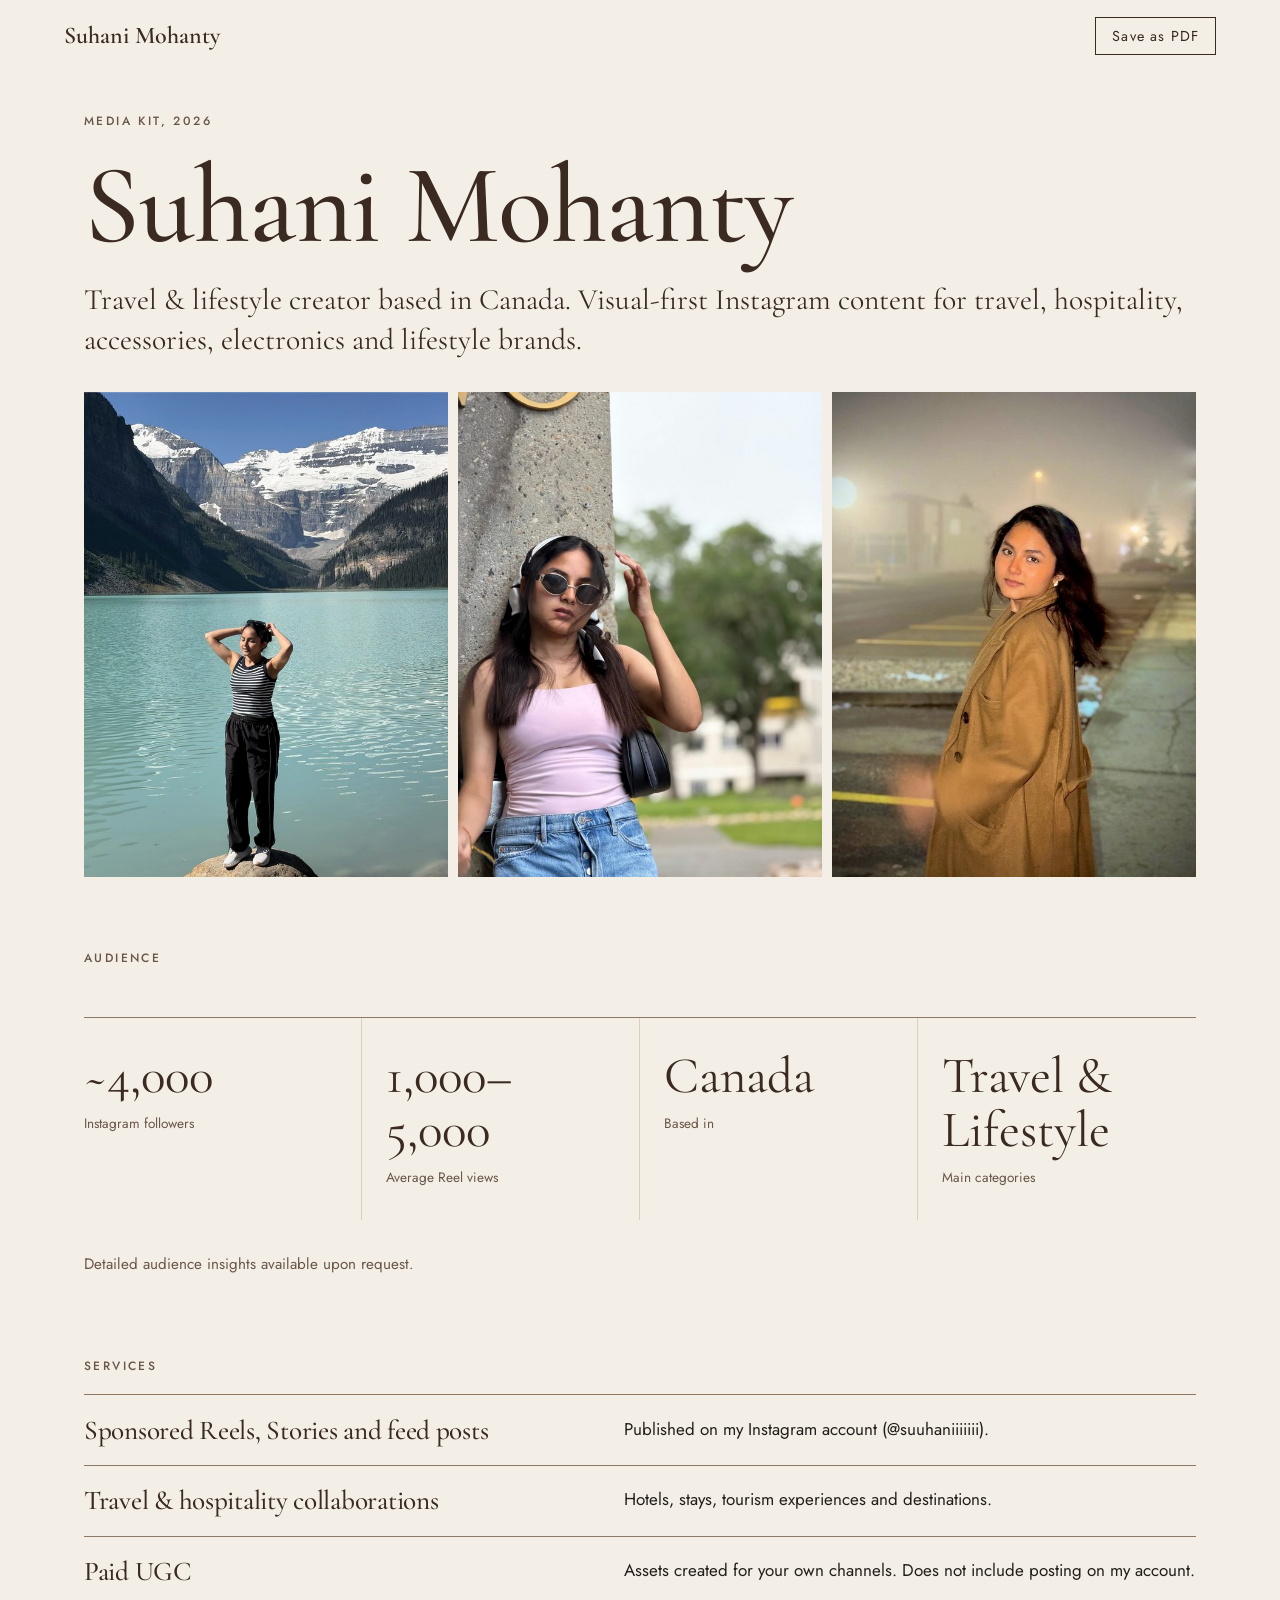
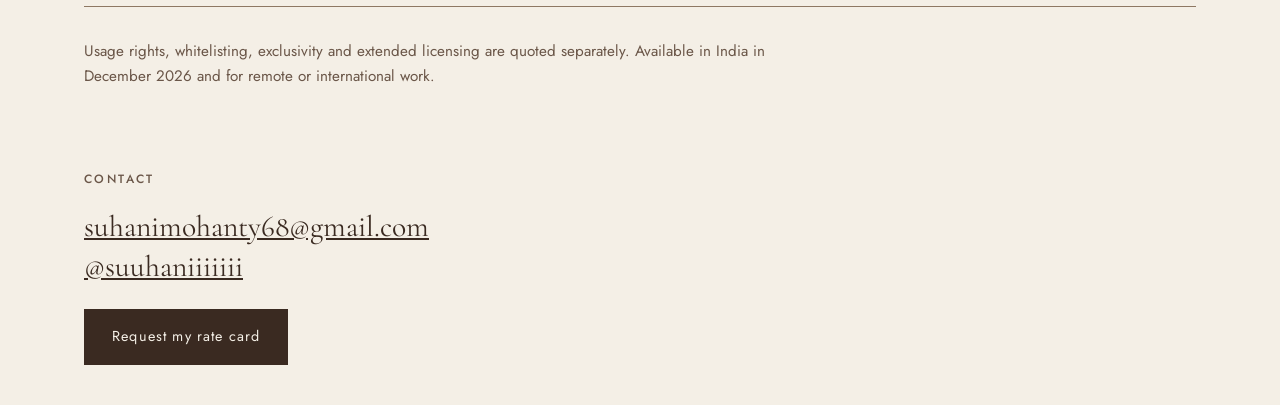
==== mediakit.html @ 91b23bb6 "Launch site" ====
<!doctype html>
<html lang="en"><head><title>Media kit | Suhani Mohanty</title>
<meta charset="utf-8"><meta name="viewport" content="width=device-width,initial-scale=1"><link rel="preconnect" href="https://fonts.googleapis.com"><link rel="preconnect" href="https://fonts.gstatic.com" crossorigin><link href="https://fonts.googleapis.com/css2?family=Cormorant+Garamond:ital,wght@0,500;0,600;1,500&family=Jost:wght@400;500&display=swap" rel="stylesheet"><link rel="stylesheet" href="css/style.css"><link rel="icon" href="data:image/svg+xml,%3Csvg xmlns=%27http://www.w3.org/2000/svg%27 viewBox=%270 0 32 32%27%3E%3Crect width=%2732%27 height=%2732%27 fill=%27%233A2A21%27/%3E%3Ctext x=%2716%27 y=%2723%27 font-size=%2722%27 text-anchor=%27middle%27 fill=%27%23F4EFE6%27 font-family=%27serif%27%3ES%3C/text%3E%3C/svg%3E">
<meta name="description" content="Media kit for Suhani Mohanty, Canada-based travel and lifestyle creator: audience, services and contact."></head><body>
<header class="site-header solid"><a class="brand" href="index.html">Suhani Mohanty</a><span class="no-print"><button class="btn ghost" style="padding:.5rem 1rem" onclick="print()">Save as PDF</button></span></header>
<main class="wrap kit" style="padding-left:var(--pad);padding-right:var(--pad)">
<p class="label">Media kit, 2026</p><h1 style="font-size:clamp(3rem,10vw,7rem)">Suhani Mohanty</h1>
<p class="lede" style="margin-top:1rem">Travel &amp; lifestyle creator based in Canada. Visual-first Instagram content for travel, hospitality, accessories, electronics and lifestyle brands.</p>
<div class="photos"><img src="images/lake-standing-sm.jpg" alt="Suhani standing at a turquoise mountain lake"><img src="images/scarf-bag-sm.jpg" alt="Suhani with sunglasses, silk scarf and black shoulder bag"><img src="images/coat-fog-sm.jpg" alt="Suhani in a camel coat on a foggy night street"></div>
<section><p class="label">Audience</p><dl class="stats" id="stats"></dl><div id="insights"><p class="note">Detailed audience insights available upon request.</p></div></section>
<section><p class="label">Services</p>
<div class="svc"><h3>Sponsored Reels, Stories and feed posts</h3><p>Published on my Instagram account (@suuhaniiiiiii).</p></div>
<div class="svc"><h3>Travel &amp; hospitality collaborations</h3><p>Hotels, stays, tourism experiences and destinations.</p></div>
<div class="svc"><h3>Paid UGC</h3><p>Assets created for your own channels. Does not include posting on my account.</p></div>
<p class="fine">Usage rights, whitelisting, exclusivity and extended licensing are quoted separately. Available in India in December 2026 and for remote or international work.</p></section>
<section><p class="label">Contact</p><address style="font-style:normal"><a class="lede" data-email="text" href="mailto:suhanimohanty68@gmail.com">suhanimohanty68@gmail.com</a><br><a class="lede" data-ig href="https://www.instagram.com/suuhaniiiiiii/">@suuhaniiiiiii</a></address>
<p class="row no-print" style="margin-top:1.4rem"><a class="btn" href="index.html#contact">Request my rate card</a></p></section></main>
<script src="js/content.js"></script><script src="js/main.js"></script></body></html>
---- css/style.css ----
:root{--ivory:#F4EFE6;--cream:#EBE3D4;--sand:#DDD0BB;--taupe:#8E7863;--muted:#6A5648;--choc:#3A2A21;--char:#221E1B;--lake:#3F6663;
--serif:"Cormorant Garamond","Iowan Old Style",Georgia,serif;--sans:"Jost","Helvetica Neue",Arial,sans-serif;--pad:clamp(1.25rem,5vw,4.5rem)}
*{box-sizing:border-box;margin:0}html{scroll-behavior:smooth;scroll-padding-top:4.5rem}
body{background:var(--ivory);color:var(--char);font:400 1.0625rem/1.65 var(--sans);-webkit-font-smoothing:antialiased}
img{display:block;max-width:100%;height:auto}a{color:var(--lake)}
:focus-visible{outline:2px solid var(--lake);outline-offset:3px}
.skip{position:absolute;left:-999px;top:0;background:var(--choc);color:var(--ivory);padding:.6rem 1rem;z-index:99}.skip:focus{left:0}
h1,h2,h3{font-family:var(--serif);font-weight:500;line-height:1.02;letter-spacing:-.01em;color:var(--choc)}
h2{font-size:clamp(2.4rem,6vw,4.6rem)}h3{font-size:1.7rem;line-height:1.15}
.label{font-size:.75rem;letter-spacing:.2em;text-transform:uppercase;color:var(--muted);margin-bottom:1.1rem;font-weight:500}
section{padding:clamp(4rem,10vw,8rem) var(--pad)}.wrap{max-width:1240px;margin:auto}
.lede{font-family:var(--serif);font-size:clamp(1.35rem,2.4vw,1.85rem);line-height:1.35;color:var(--choc)}
.btn{display:inline-block;padding:.95rem 1.7rem;background:var(--choc);color:var(--ivory);text-decoration:none;font-size:.9rem;letter-spacing:.08em;border:1px solid var(--choc);cursor:pointer;font-family:var(--sans);transition:background .2s,color .2s}
.btn:hover{background:transparent;color:var(--choc)}.btn.ghost{background:transparent;color:var(--choc)}.btn.ghost:hover{background:var(--choc);color:var(--ivory)}
.btn.light{background:var(--ivory);color:var(--choc);border-color:var(--ivory)}.btn.light:hover{background:transparent;color:var(--ivory)}
.row{display:flex;flex-wrap:wrap;gap:.9rem;align-items:center}
/* header */
.site-header{position:fixed;inset:0 0 auto;z-index:20;display:flex;justify-content:space-between;align-items:center;padding:1rem var(--pad);transition:background .3s}
.site-header.solid{background:rgba(244,239,230,.94);backdrop-filter:blur(8px);border-bottom:1px solid var(--sand)}
.brand{font-family:var(--serif);font-size:1.5rem;color:var(--choc);text-decoration:none;font-weight:600}
#nav{display:none;position:absolute;top:100%;left:0;right:0;background:var(--ivory);padding:1rem var(--pad) 1.6rem;flex-direction:column;gap:.9rem;border-bottom:1px solid var(--sand)}
#nav.open{display:flex}#nav a{color:var(--choc);text-decoration:none;font-size:1rem}
#nav-toggle{background:none;border:1px solid var(--choc);color:var(--choc);padding:.45rem .9rem;font:inherit;font-size:.85rem;cursor:pointer}
@media(min-width:960px){#nav{display:flex;position:static;flex-direction:row;gap:1.8rem;background:none;padding:0;border:0}#nav a{font-size:.9rem}#nav-toggle{display:none}}
/* hero */
.hero{min-height:100svh;padding-top:6.5rem;padding-bottom:3rem;display:grid;gap:2rem;align-items:end}
.hero h1{font-size:clamp(4.2rem,17vw,11rem);line-height:.86;margin-left:-.04em}
.hero h1 span{display:block}.hero h1 span+span{padding-left:.3em}
.hero .tag{max-width:30rem;margin:1.8rem 0 2rem}
.hero figure{position:relative;aspect-ratio:3/4;overflow:hidden;background:var(--sand);max-height:78svh;justify-self:end;width:100%}
.hero figure img{width:100%;height:100%;object-fit:cover;object-position:50% 30%}
.avail{margin-top:2rem;font-size:.95rem;color:var(--muted);max-width:26rem}.avail a{color:var(--muted)}
@media(min-width:900px){.hero{grid-template-columns:1.1fr .9fr;align-items:center;gap:clamp(2rem,5vw,5rem)}.hero h1{font-size:clamp(4rem,8.6vw,9.5rem)}.hero figure{max-height:none;aspect-ratio:auto;height:calc(100svh - 9.5rem);min-height:30rem}}
@media(prefers-reduced-motion:no-preference){.hero figure img{animation:reveal 1.6s cubic-bezier(.2,.7,.2,1) both}.hero h1 span{animation:rise 1.1s cubic-bezier(.2,.7,.2,1) both}.hero h1 span+span{animation-delay:.18s}
@keyframes reveal{from{clip-path:inset(0 0 100% 0);transform:scale(1.08)}to{clip-path:inset(0);transform:none}}@keyframes rise{from{opacity:0;transform:translateY(1.2rem)}to{opacity:1;transform:none}}}
/* about */
.about{background:var(--cream)}.about .wrap{display:grid;gap:3rem;align-items:center}
.about figure img{width:100%;aspect-ratio:4/5;object-fit:cover;object-position:50% 25%}
.about p+p{margin-top:1.1rem}.about .lede{margin-bottom:1.6rem}.about .copy{max-width:36rem}
@media(min-width:900px){.about .wrap{grid-template-columns:.8fr 1fr;gap:6rem}}
/* stats */
.stats{display:grid;grid-template-columns:1fr 1fr;border-top:1px solid var(--taupe);margin:3rem 0 2rem}
.stat{padding:1.6rem 1rem 1.6rem 0;border-bottom:1px solid var(--sand)}.stat dd{font-family:var(--serif);font-size:clamp(1.9rem,4.2vw,3.2rem);line-height:1.05;color:var(--choc)}.stat dt{font-size:.85rem;color:var(--muted);margin-top:.5rem}
@media(min-width:900px){.stats{grid-template-columns:repeat(4,1fr)}.stat{border-bottom:0;border-right:1px solid var(--sand);padding:2rem 1.5rem}.stat:first-child{padding-left:0}.stat:last-child{border:0}}
.insights{display:grid;gap:.6rem 3rem;grid-template-columns:repeat(auto-fit,minmax(14rem,1fr));margin:1rem 0}.insights dt{font-size:.8rem;color:var(--muted)}.insights dd{font-family:var(--serif);font-size:1.4rem}
.fit{max-width:44rem;margin-top:2.2rem}.fit p+p{margin-top:.8rem}.note{font-size:.95rem;color:var(--muted)}
/* portfolio */
.portfolio{background:var(--char);color:var(--sand)}.portfolio h2{color:var(--ivory)}.portfolio .label,.portfolio .note{color:var(--sand)}
#filters{display:flex;flex-wrap:wrap;gap:.6rem;margin:2.2rem 0}
.chip{background:none;border:1px solid var(--taupe);color:var(--sand);padding:.5rem 1.1rem;font:inherit;font-size:.85rem;cursor:pointer}.chip[aria-pressed=true]{background:var(--ivory);color:var(--choc);border-color:var(--ivory)}
#portfolio-grid{columns:2;column-gap:clamp(.7rem,2vw,1.6rem)}@media(min-width:900px){#portfolio-grid{columns:3}}
.work{break-inside:avoid;margin-bottom:clamp(.7rem,2vw,1.6rem)}.work[hidden]{display:none}
.work>button{display:block;width:100%;padding:0;border:0;background:var(--choc);cursor:zoom-in;overflow:hidden}
.work img{width:100%;transition:transform .6s}.work>button:hover img{transform:scale(1.03)}
.work figcaption{padding:.8rem 0 .4rem;font-size:.9rem;line-height:1.45}.work b{display:block;font-family:var(--serif);font-size:1.3rem;color:var(--ivory);font-weight:500}
.work span{display:block;font-size:.75rem;color:var(--taupe);margin:.15rem 0 .4rem}.work p{font-size:.88rem}.work a{color:var(--sand)}
dialog{border:0;padding:0;background:transparent;max-width:min(94vw,1000px);max-height:94svh;margin:auto;color:var(--ivory)}dialog::backdrop{background:rgba(20,16,13,.88)}
#lb-img{max-height:78svh;width:auto;margin:auto}#lb-cap{padding:1rem 0;text-align:center;font-size:.95rem}#lb-cap a{color:var(--sand)}
#lb-close{position:absolute;top:.5rem;right:.5rem;background:var(--ivory);color:var(--choc);border:0;padding:.5rem .9rem;cursor:pointer;font:inherit}
.banner{padding:0;height:min(80svh,46rem);position:relative}.banner img{width:100%;height:100%;object-fit:cover;object-position:38% 60%}
/* services */
.services .wrap>header{max-width:42rem;margin-bottom:3rem}
.svc{display:grid;gap:.6rem;padding:2rem 0;border-top:1px solid var(--taupe)}.svc:last-of-type{border-bottom:1px solid var(--taupe)}
@media(min-width:900px){.svc{grid-template-columns:1fr 1.2fr;gap:4rem}}
.ugc{margin-top:3rem;background:var(--sand);padding:clamp(1.6rem,4vw,3rem)}.ugc h3{margin-bottom:.6rem}.ugc p{max-width:44rem}
.fine{margin-top:2rem;font-size:.95rem;color:var(--muted);max-width:44rem}
/* process */
.process{background:var(--cream)}ol.steps{list-style:none;padding:0;margin-top:3rem;display:grid;gap:2.2rem}
ol.steps li{border-top:1px solid var(--taupe);padding-top:1rem}ol.steps b{font-family:var(--serif);font-size:2.6rem;display:block;line-height:1;color:var(--taupe);font-weight:400}
ol.steps h3{margin:.5rem 0 .3rem;font-size:1.5rem}
@media(min-width:760px){ol.steps{grid-template-columns:repeat(3,1fr);gap:3rem 2.5rem}}
/* india */
.india{background:var(--choc);color:var(--sand)}.india .label{color:var(--sand)}
.india h2{color:var(--ivory);font-size:clamp(3.4rem,13vw,10rem);line-height:.88;margin-bottom:2rem}.india h2 small{display:block;font-size:.34em;font-style:italic;margin-top:1rem;color:var(--sand);line-height:1.1}
.india .wrap{display:grid;gap:2.5rem}.india p{max-width:34rem}.india .lede{color:var(--ivory)}
@media(min-width:900px){.india .wrap{grid-template-columns:1.3fr .7fr;align-items:end}}
/* contact */
.contact .wrap{display:grid;gap:3.5rem}@media(min-width:900px){.contact .wrap{grid-template-columns:.9fr 1.1fr;gap:6rem}}
.contact address{font-style:normal;margin:2rem 0}.contact address a{font-family:var(--serif);font-size:clamp(1.4rem,3vw,2rem);display:block;color:var(--choc);text-decoration-thickness:1px;text-underline-offset:.2em;overflow-wrap:anywhere}
form{display:grid;gap:1.1rem}label{font-size:.85rem;color:var(--muted);display:grid;gap:.35rem}
input,select,textarea{font:inherit;padding:.8rem .9rem;background:transparent;border:1px solid var(--taupe);color:var(--char);border-radius:0;width:100%}
textarea{min-height:9rem;resize:vertical}.hp{position:absolute;left:-999px}#form-status{min-height:1.5rem;font-size:.95rem}
footer{padding:2rem var(--pad);border-top:1px solid var(--sand);font-size:.85rem;color:var(--muted);display:flex;flex-wrap:wrap;gap:1rem;justify-content:space-between}
/* media kit */
.kit{padding-top:7rem}.kit .photos{display:grid;grid-template-columns:repeat(3,1fr);gap:.6rem;margin:2rem 0}.kit .photos img{aspect-ratio:3/4;object-fit:cover;width:100%}
.kit section{padding:2.5rem 0}.kit .svc{padding:1.2rem 0}
@media print{.site-header,.no-print{display:none!important}body{background:#fff}.kit{padding-top:0}}

.reels{background:var(--cream)}.reel-grid{display:grid;gap:1.5rem;margin-top:2.5rem;grid-template-columns:repeat(auto-fit,minmax(min(100%,18rem),1fr))}.reel-grid iframe,.reel-grid .instagram-media{min-width:0!important;max-width:100%!important;width:100%!important}
.ideas{display:grid;gap:0;margin-top:2.5rem}.idea{display:grid;gap:.5rem;padding:1.6rem 0;border-top:1px solid var(--sand)}.idea p{max-width:40rem}
@media(min-width:900px){.idea{grid-template-columns:1fr 1.4fr;gap:4rem}}
.stat{margin:0}
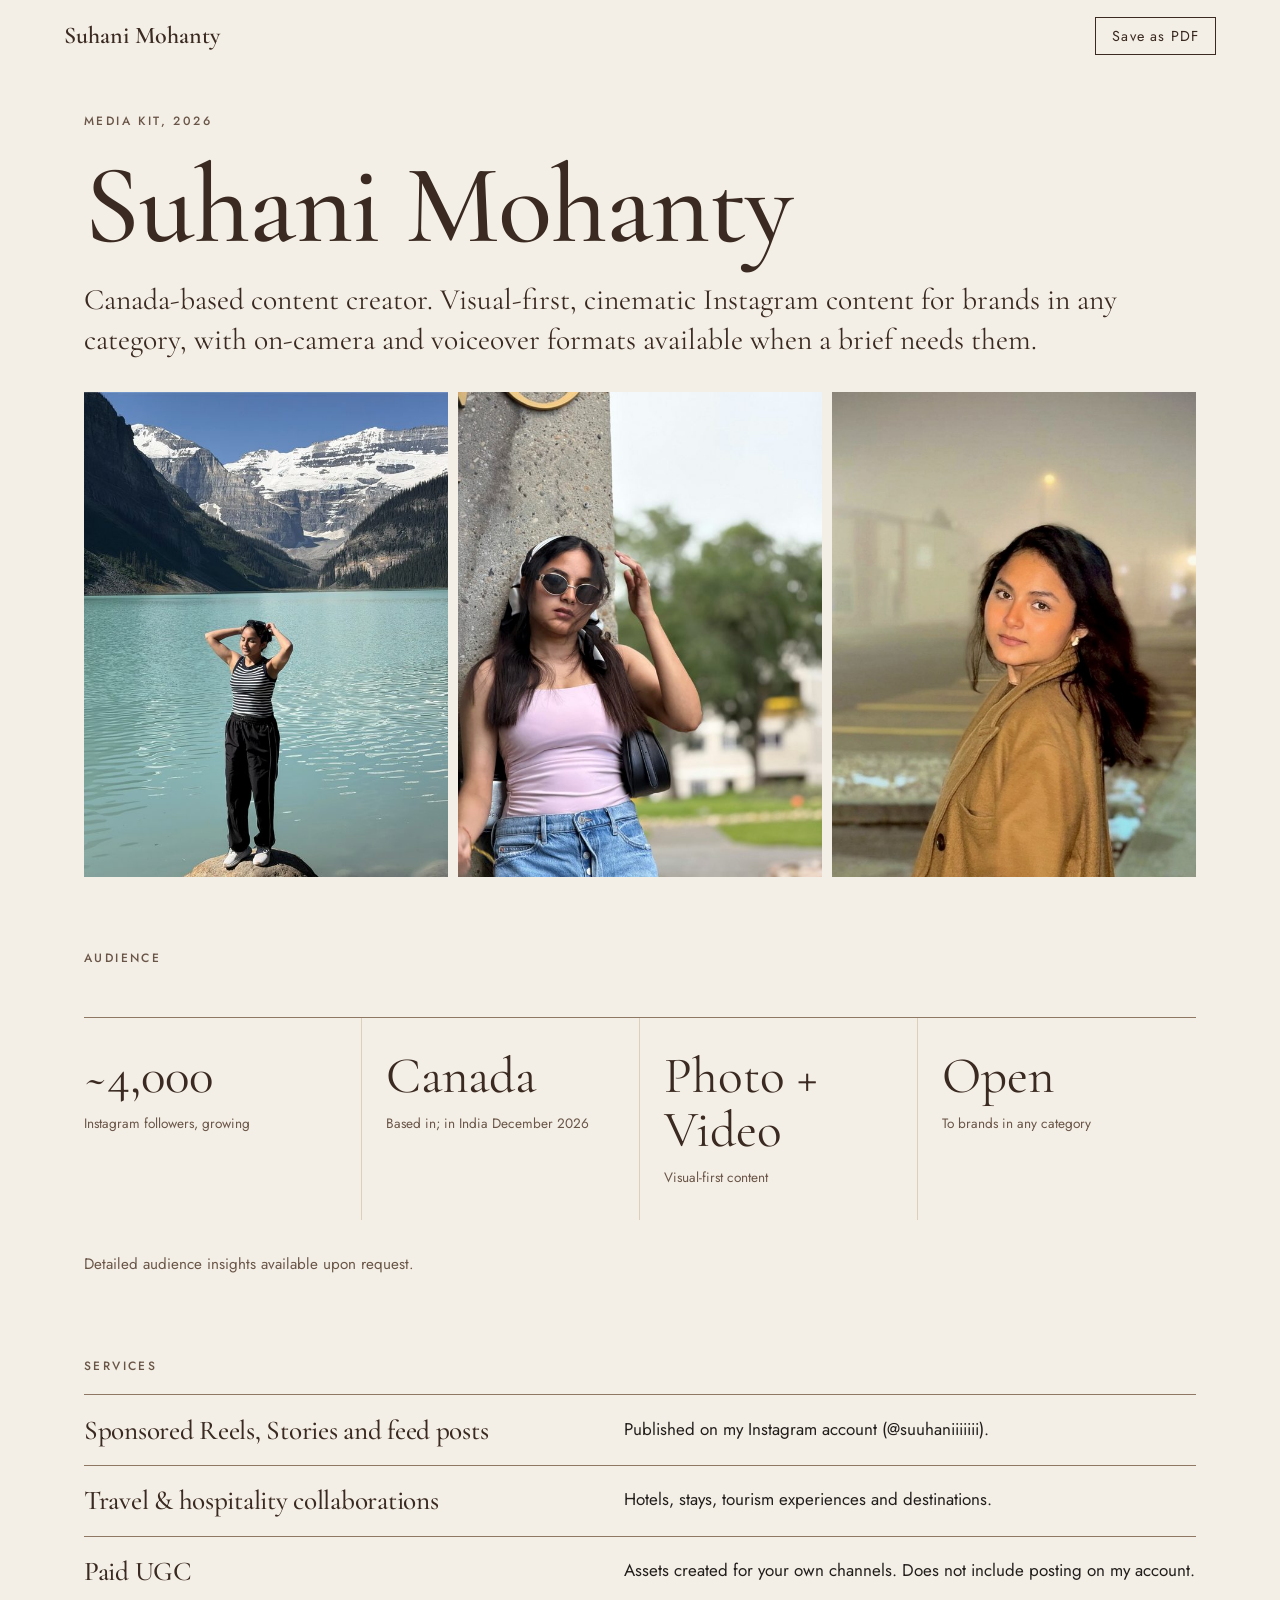
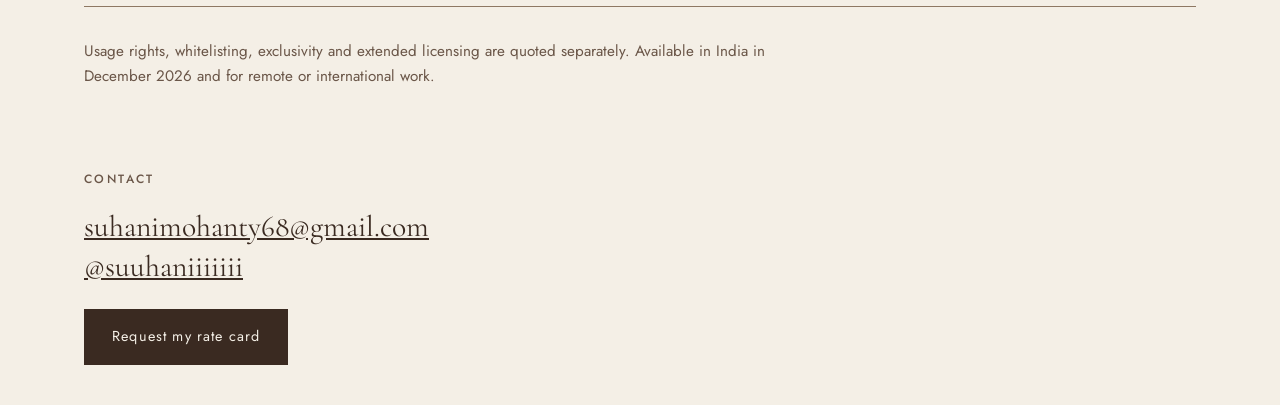
==== commit 8c51247a: "Launch site- modified" ====
--- a/mediakit.html
+++ b/mediakit.html
@@ -5,8 +5,8 @@
 <header class="site-header solid"><a class="brand" href="index.html">Suhani Mohanty</a><span class="no-print"><button class="btn ghost" style="padding:.5rem 1rem" onclick="print()">Save as PDF</button></span></header>
 <main class="wrap kit" style="padding-left:var(--pad);padding-right:var(--pad)">
 <p class="label">Media kit, 2026</p><h1 style="font-size:clamp(3rem,10vw,7rem)">Suhani Mohanty</h1>
-<p class="lede" style="margin-top:1rem">Travel &amp; lifestyle creator based in Canada. Visual-first Instagram content for travel, hospitality, accessories, electronics and lifestyle brands.</p>
-<div class="photos"><img src="images/lake-standing-sm.jpg" alt="Suhani standing at a turquoise mountain lake"><img src="images/scarf-bag-sm.jpg" alt="Suhani with sunglasses, silk scarf and black shoulder bag"><img src="images/coat-fog-sm.jpg" alt="Suhani in a camel coat on a foggy night street"></div>
+<p class="lede" style="margin-top:1rem">Canada-based content creator. Visual-first, cinematic Instagram content for brands in any category, with on-camera and voiceover formats available when a brief needs them.</p>
+<div class="photos"><img src="images/lake-standing-sm.jpg" alt="Suhani standing at a turquoise mountain lake"><img src="images/scarf-bag-sm.jpg" alt="Suhani with sunglasses, silk scarf and black shoulder bag"><img src="images/coat-fog-hero.jpg" alt="Suhani in a camel coat in soft fog"></div>
 <section><p class="label">Audience</p><dl class="stats" id="stats"></dl><div id="insights"><p class="note">Detailed audience insights available upon request.</p></div></section>
 <section><p class="label">Services</p>
 <div class="svc"><h3>Sponsored Reels, Stories and feed posts</h3><p>Published on my Instagram account (@suuhaniiiiiii).</p></div>
--- a/css/style.css
+++ b/css/style.css
@@ -28,7 +28,7 @@
 .hero h1 span{display:block}.hero h1 span+span{padding-left:.3em}
 .hero .tag{max-width:30rem;margin:1.8rem 0 2rem}
 .hero figure{position:relative;aspect-ratio:3/4;overflow:hidden;background:var(--sand);max-height:78svh;justify-self:end;width:100%}
-.hero figure img{width:100%;height:100%;object-fit:cover;object-position:50% 30%}
+.hero figure img{width:100%;height:100%;object-fit:cover;object-position:50% 25%}
 .avail{margin-top:2rem;font-size:.95rem;color:var(--muted);max-width:26rem}.avail a{color:var(--muted)}
 @media(min-width:900px){.hero{grid-template-columns:1.1fr .9fr;align-items:center;gap:clamp(2rem,5vw,5rem)}.hero h1{font-size:clamp(4rem,8.6vw,9.5rem)}.hero figure{max-height:none;aspect-ratio:auto;height:calc(100svh - 9.5rem);min-height:30rem}}
 @media(prefers-reduced-motion:no-preference){.hero figure img{animation:reveal 1.6s cubic-bezier(.2,.7,.2,1) both}.hero h1 span{animation:rise 1.1s cubic-bezier(.2,.7,.2,1) both}.hero h1 span+span{animation-delay:.18s}
@@ -90,3 +90,9 @@
 .ideas{display:grid;gap:0;margin-top:2.5rem}.idea{display:grid;gap:.5rem;padding:1.6rem 0;border-top:1px solid var(--sand)}.idea p{max-width:40rem}
 @media(min-width:900px){.idea{grid-template-columns:1fr 1.4fr;gap:4rem}}
 .stat{margin:0}
+
+.why{background:var(--choc);color:var(--sand)}.why h2{color:var(--ivory);max-width:46rem}.why .label{color:var(--sand)}.why h3{color:var(--ivory)}
+.reasons{display:grid;gap:2rem;margin-top:3rem}.reasons>div{border-top:1px solid var(--taupe);padding-top:1.2rem}.reasons p{margin-top:.5rem}
+@media(min-width:900px){.reasons{grid-template-columns:repeat(4,1fr);gap:2.5rem}}
+.ways{margin-top:3rem}.ways ul{list-style:none;padding:0;display:grid;gap:0;margin-top:1rem}.ways li{padding:1rem 0;border-top:1px solid var(--sand)}.ways b{font-family:var(--serif);font-size:1.35rem;font-weight:500;display:block;color:var(--choc)}
+@media(min-width:900px){.ways ul{grid-template-columns:repeat(3,1fr);column-gap:3rem}}
